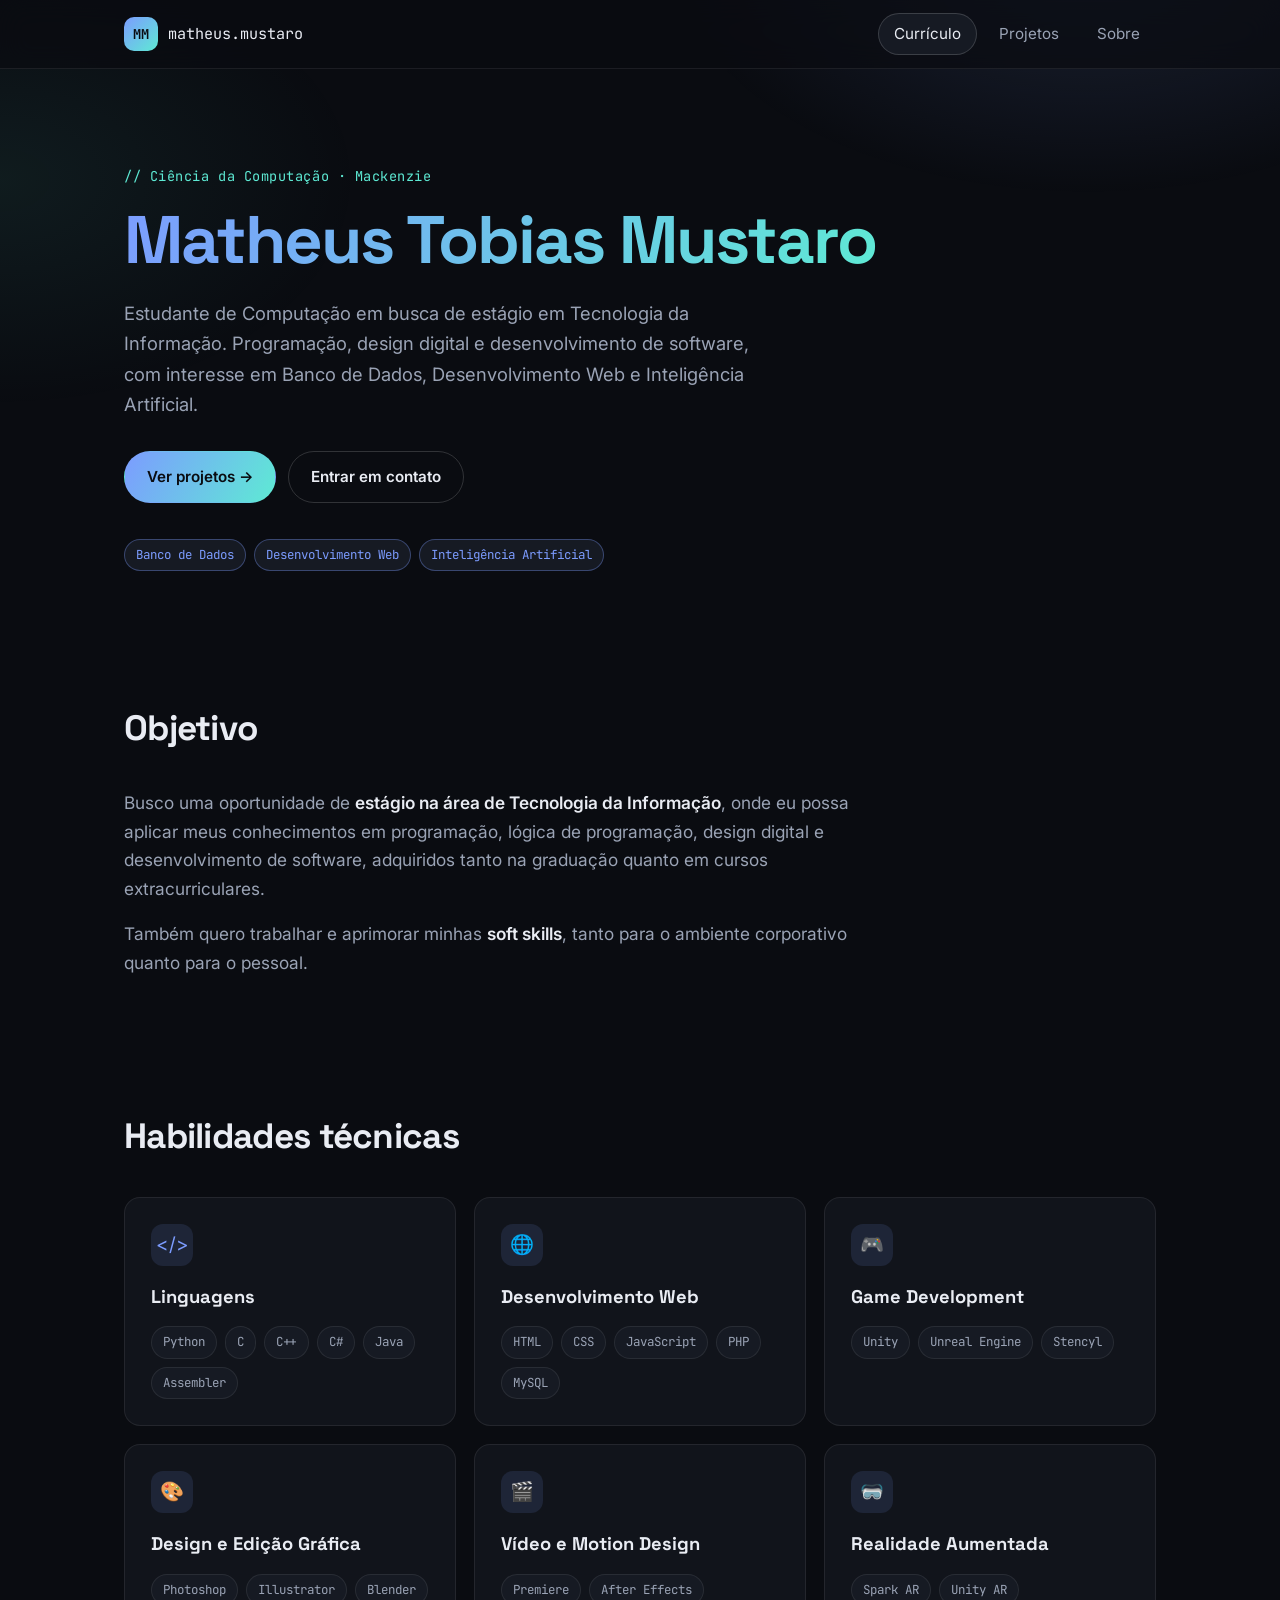
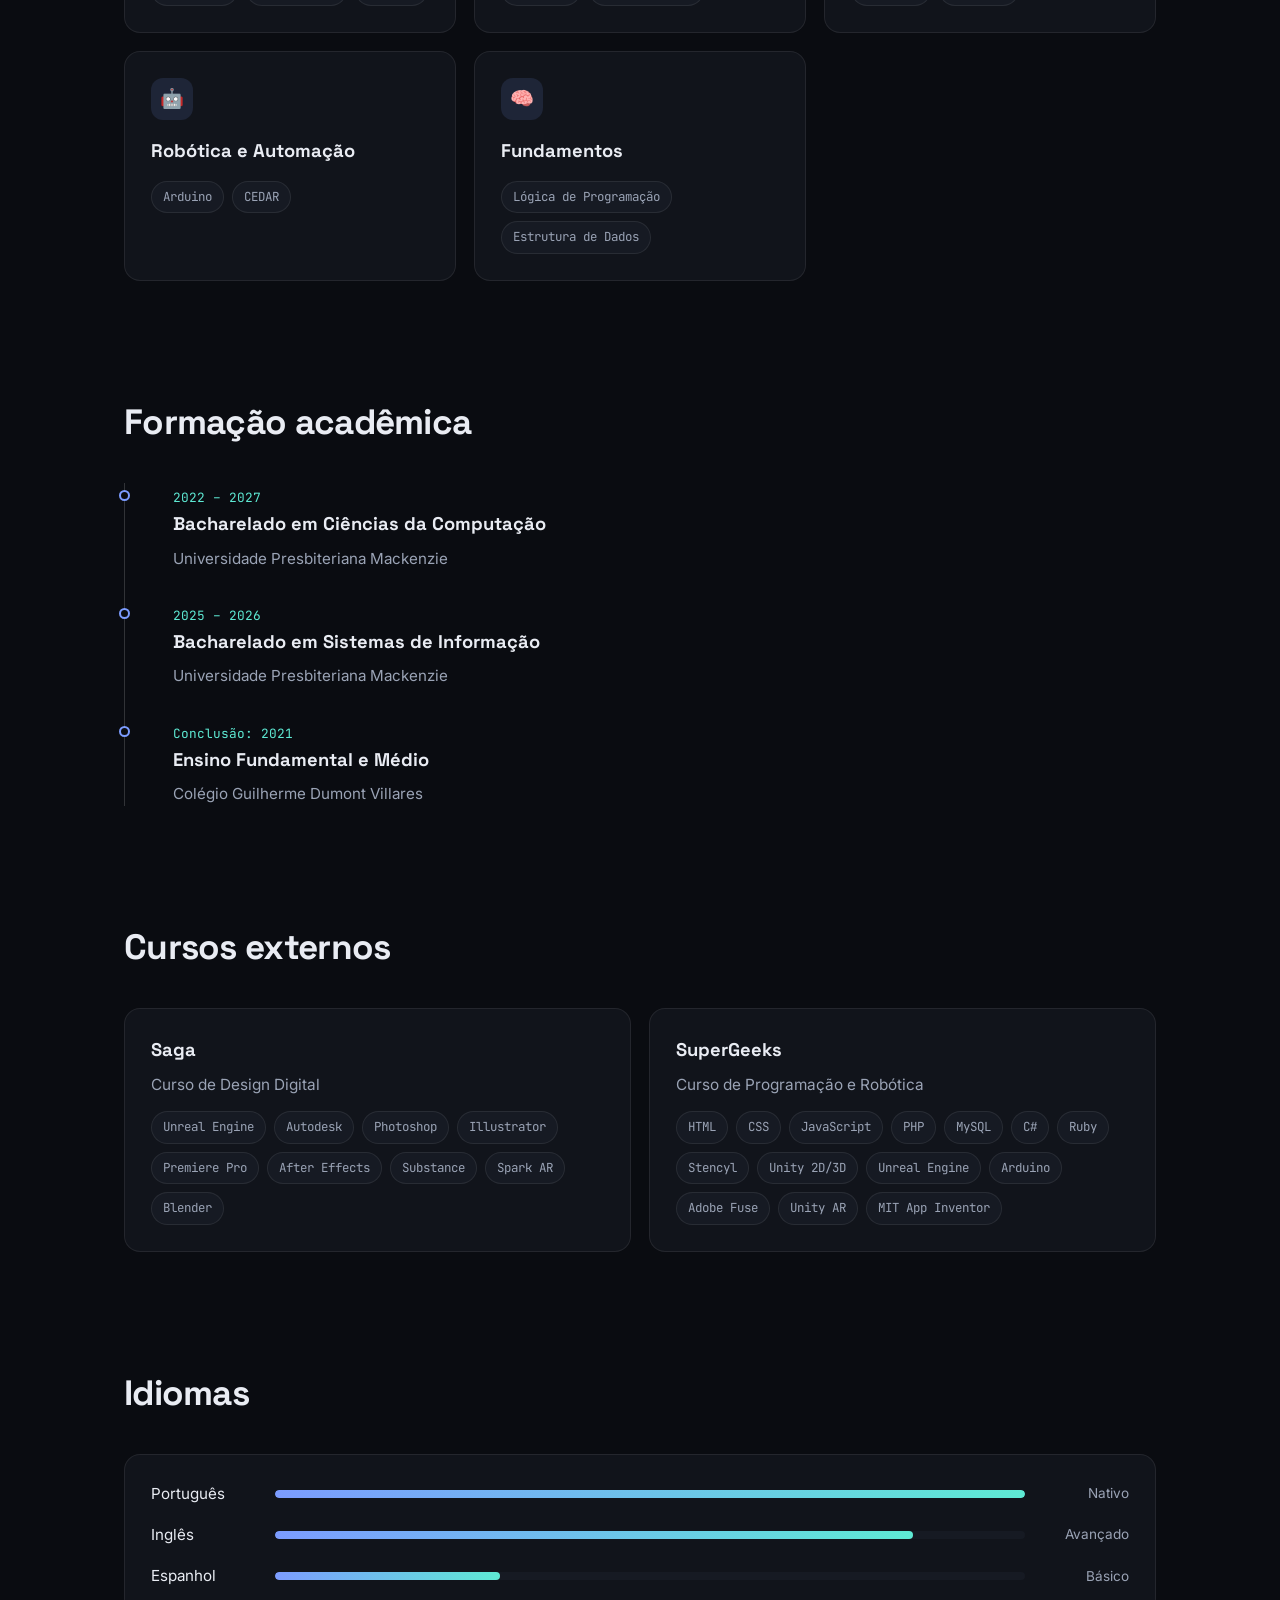
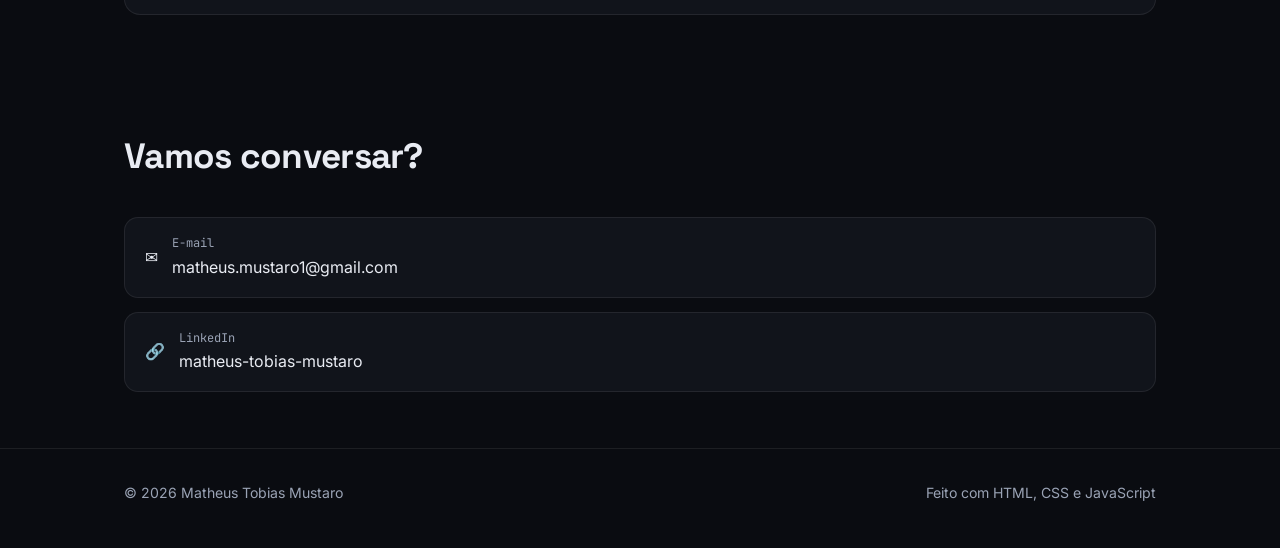
==== index.html @ 9deb8062 "Add files via upload" ====
<!DOCTYPE html>
<html lang="pt-BR">
<head>
    <meta charset="utf-8">
    <meta name="viewport" content="width=device-width, initial-scale=1">
    <title>Matheus Mustaro · Currículo</title>
    <meta name="description" content="Currículo de Matheus Tobias Mustaro, estudante de Ciência da Computação no Mackenzie, em busca de estágio em Tecnologia da Informação.">
    <meta name="theme-color" content="#0a0c11">
    <link rel="preconnect" href="https://fonts.googleapis.com">
    <link rel="preconnect" href="https://fonts.gstatic.com" crossorigin>
    <link href="https://fonts.googleapis.com/css2?family=Inter:wght@400;500;600&family=JetBrains+Mono:wght@400;500&family=Space+Grotesk:wght@500;700&display=swap" rel="stylesheet">
    <link rel="stylesheet" href="styles.css">
</head>
<body>
    <a class="skip-link" href="#conteudo">Pular para o conteúdo</a>

    <header class="site-header">
        <div class="container nav">
            <a href="index.html" class="brand"><span class="brand-mark">MM</span>matheus.mustaro</a>
            <button class="nav-toggle" aria-label="Abrir menu" aria-expanded="false">☰</button>
            <ul class="nav-links">
                <li><a href="index.html" aria-current="page">Currículo</a></li>
                <li><a href="projetos.html">Projetos</a></li>
                <li><a href="sobre.html">Sobre</a></li>
            </ul>
        </div>
    </header>

    <main id="conteudo">
        <!-- HERO -->
        <div class="container hero">
            <p class="eyebrow">// Ciência da Computação · Mackenzie</p>
            <h1> <span class="gradient-text">Matheus Tobias Mustaro</span></h1>
            <p class="lead">Estudante de Computação em busca de estágio em Tecnologia da Informação. Programação, design digital e desenvolvimento de software, com interesse em Banco de Dados, Desenvolvimento Web e Inteligência Artificial.</p>
            <div class="cta-row">
                <a class="btn btn-primary" href="projetos.html">Ver projetos →</a>
                <a class="btn" href="#contato">Entrar em contato</a>
            </div>
            <ul class="chips">
                <li class="chip chip-accent">Banco de Dados</li>
                <li class="chip chip-accent">Desenvolvimento Web</li>
                <li class="chip chip-accent">Inteligência Artificial</li>
            </ul>
        </div>

        <!-- OBJETIVO -->
        <section class="container reveal">
            <div class="section-head">
                <h2>Objetivo</h2>
            </div>
            <div class="about-text">
                <p>Busco uma oportunidade de <strong>estágio na área de Tecnologia da Informação</strong>, onde eu possa aplicar meus conhecimentos em programação, lógica de programação, design digital e desenvolvimento de software, adquiridos tanto na graduação quanto em cursos extracurriculares.</p>
                <p>Também quero trabalhar e aprimorar minhas <strong>soft skills</strong>, tanto para o ambiente corporativo quanto para o pessoal.</p>
            </div>
        </section>

        <!-- HABILIDADES -->
        <section class="container reveal">
            <div class="section-head">
                <h2>Habilidades técnicas</h2>
            </div>
            <div class="grid grid-3">
                <article class="card">
                    <div class="card-icon">&lt;/&gt;</div>
                    <h3>Linguagens</h3>
                    <ul class="chips">
                        <li class="chip">Python</li><li class="chip">C</li><li class="chip">C++</li><li class="chip">C#</li><li class="chip">Java</li><li class="chip">Assembler</li>
                    </ul>
                </article>
                <article class="card">
                    <div class="card-icon">🌐</div>
                    <h3>Desenvolvimento Web</h3>
                    <ul class="chips">
                        <li class="chip">HTML</li><li class="chip">CSS</li><li class="chip">JavaScript</li><li class="chip">PHP</li><li class="chip">MySQL</li>
                    </ul>
                </article>
                <article class="card">
                    <div class="card-icon">🎮</div>
                    <h3>Game Development</h3>
                    <ul class="chips">
                        <li class="chip">Unity</li><li class="chip">Unreal Engine</li><li class="chip">Stencyl</li>
                    </ul>
                </article>
                <article class="card">
                    <div class="card-icon">🎨</div>
                    <h3>Design e Edição Gráfica</h3>
                    <ul class="chips">
                        <li class="chip">Photoshop</li><li class="chip">Illustrator</li><li class="chip">Blender</li>
                    </ul>
                </article>
                <article class="card">
                    <div class="card-icon">🎬</div>
                    <h3>Vídeo e Motion Design</h3>
                    <ul class="chips">
                        <li class="chip">Premiere</li><li class="chip">After Effects</li>
                    </ul>
                </article>
                <article class="card">
                    <div class="card-icon">🥽</div>
                    <h3>Realidade Aumentada</h3>
                    <ul class="chips">
                        <li class="chip">Spark AR</li><li class="chip">Unity AR</li>
                    </ul>
                </article>
                <article class="card">
                    <div class="card-icon">🤖</div>
                    <h3>Robótica e Automação</h3>
                    <ul class="chips">
                        <li class="chip">Arduino</li><li class="chip">CEDAR</li>
                    </ul>
                </article>
                <article class="card">
                    <div class="card-icon">🧠</div>
                    <h3>Fundamentos</h3>
                    <ul class="chips">
                        <li class="chip">Lógica de Programação</li><li class="chip">Estrutura de Dados</li>
                    </ul>
                </article>
            </div>
        </section>

        <!-- FORMAÇÃO -->
        <section class="container reveal">
            <div class="section-head">
                <h2>Formação acadêmica</h2>
            </div>
            <ul class="timeline">
                <li>
                    <span class="when">2022 – 2027</span>
                    <h3>Bacharelado em Ciências da Computação</h3>
                    <div class="where">Universidade Presbiteriana Mackenzie</div>
                </li>
                <li>
                    <span class="when">2025 – 2026</span>
                    <h3>Bacharelado em Sistemas de Informação</h3>
                    <div class="where">Universidade Presbiteriana Mackenzie</div>
                </li>
                <li>
                    <span class="when">Conclusão: 2021</span>
                    <h3>Ensino Fundamental e Médio</h3>
                    <div class="where">Colégio Guilherme Dumont Villares</div>
                </li>
            </ul>
        </section>

        <!-- CURSOS -->
        <section class="container reveal">
            <div class="section-head">
                <h2>Cursos externos</h2>
            </div>
            <div class="grid grid-2">
                <article class="card">
                    <h3>Saga</h3>
                    <p>Curso de Design Digital</p>
                    <ul class="chips">
                        <li class="chip">Unreal Engine</li><li class="chip">Autodesk</li><li class="chip">Photoshop</li><li class="chip">Illustrator</li><li class="chip">Premiere Pro</li><li class="chip">After Effects</li><li class="chip">Substance</li><li class="chip">Spark AR</li><li class="chip">Blender</li>
                    </ul>
                </article>
                <article class="card">
                    <h3>SuperGeeks</h3>
                    <p>Curso de Programação e Robótica</p>
                    <ul class="chips">
                        <li class="chip">HTML</li><li class="chip">CSS</li><li class="chip">JavaScript</li><li class="chip">PHP</li><li class="chip">MySQL</li><li class="chip">C#</li><li class="chip">Ruby</li><li class="chip">Stencyl</li><li class="chip">Unity 2D/3D</li><li class="chip">Unreal Engine</li><li class="chip">Arduino</li><li class="chip">Adobe Fuse</li><li class="chip">Unity AR</li><li class="chip">MIT App Inventor</li>
                    </ul>
                </article>
            </div>
        </section>

        <!-- IDIOMAS -->
        <section class="container reveal">
            <div class="section-head">
                <h2>Idiomas</h2>
            </div>
            <div class="card lang">
                <div class="lang-row"><span>Português</span><div class="bar"><span style="width:100%"></span></div><span class="lang-level">Nativo</span></div>
                <div class="lang-row"><span>Inglês</span><div class="bar"><span style="width:85%"></span></div><span class="lang-level">Avançado</span></div>
                <div class="lang-row"><span>Espanhol</span><div class="bar"><span style="width:30%"></span></div><span class="lang-level">Básico</span></div>
            </div>
        </section>

        <!-- CONTATO -->
        <section class="container reveal" id="contato">
            <div class="section-head">
                <h2>Vamos conversar?</h2>
            </div>
            <div class="contact-list">
                <a class="contact-item" href="mailto:matheus.mustaro1@gmail.com"><span>✉️</span><span><span class="label">E-mail</span>matheus.mustaro1@gmail.com</span></a>
                <a class="contact-item" href="https://www.linkedin.com/in/matheus-tobias-mustaro-9a54292a2" target="_blank" rel="noopener"><span>🔗</span><span><span class="label">LinkedIn</span>matheus-tobias-mustaro</span></a>
            </div>
        </section>
    </main>

    <footer class="site-footer">
        <div class="container footer-inner">
            <span>© <span id="ano">2026</span> Matheus Tobias Mustaro</span>
            <span>Feito com HTML, CSS e JavaScript</span>
        </div>
    </footer>
    <script src="script.js"></script>
</body>
</html>
---- styles.css ----
/* =========================================================
   Portfólio – Matheus Tobias Mustaro
   Tema escuro moderno. Para trocar a cor de destaque,
   altere --accent e --accent-2 logo abaixo.
   ========================================================= */

:root {
    --bg: #0a0c11;
    --surface: #11141b;
    --surface-2: #161a23;
    --border: rgba(255, 255, 255, 0.08);
    --border-strong: rgba(255, 255, 255, 0.16);
    --text: #e9ecf3;
    --muted: #9aa3b5;
    --accent: #7c9cff;
    --accent-2: #5eead4;
    --radius: 16px;
    --max: 1080px;
    --font-sans: "Inter", system-ui, -apple-system, "Segoe UI", Roboto, sans-serif;
    --font-display: "Space Grotesk", var(--font-sans);
    --font-mono: "JetBrains Mono", ui-monospace, SFMono-Regular, Menlo, monospace;
}

*, *::before, *::after { box-sizing: border-box; }

html { scroll-behavior: smooth; }

body {
    margin: 0;
    background: var(--bg);
    color: var(--text);
    font-family: var(--font-sans);
    font-size: 16px;
    line-height: 1.65;
    -webkit-font-smoothing: antialiased;
}

/* brilho decorativo no fundo */
body::before {
    content: "";
    position: fixed;
    inset: 0;
    z-index: -1;
    background:
        radial-gradient(700px 400px at 85% -5%, rgba(124, 156, 255, 0.14), transparent 60%),
        radial-gradient(600px 380px at 0% 20%, rgba(94, 234, 212, 0.07), transparent 60%);
    pointer-events: none;
}

a { color: var(--accent); text-decoration: none; }
a:hover { text-decoration: underline; }

:focus-visible {
    outline: 2px solid var(--accent);
    outline-offset: 3px;
    border-radius: 6px;
}

.container {
    width: 100%;
    max-width: var(--max);
    margin: 0 auto;
    padding-left: 24px;
    padding-right: 24px;
}

.skip-link {
    position: absolute;
    left: -999px;
    top: 8px;
    background: var(--accent);
    color: #0a0c11;
    padding: 8px 14px;
    border-radius: 8px;
    z-index: 100;
}
.skip-link:focus { left: 8px; }

/* ---------------------------- NAVEGAÇÃO ---------------------------- */

.site-header {
    position: sticky;
    top: 0;
    z-index: 50;
    backdrop-filter: blur(14px);
    -webkit-backdrop-filter: blur(14px);
    background: rgba(10, 12, 17, 0.72);
    border-bottom: 1px solid var(--border);
}

.nav {
    display: flex;
    align-items: center;
    justify-content: space-between;
    height: 68px;
}

.brand {
    font-family: var(--font-mono);
    font-size: 0.95rem;
    color: var(--text);
    display: inline-flex;
    align-items: center;
    gap: 10px;
}
.brand:hover { text-decoration: none; }
.brand-mark {
    display: grid;
    place-items: center;
    width: 34px;
    height: 34px;
    border-radius: 10px;
    background: linear-gradient(135deg, var(--accent), var(--accent-2));
    color: #0a0c11;
    font-weight: 700;
    font-size: 0.85rem;
}

.nav-links {
    display: flex;
    gap: 6px;
    list-style: none;
    margin: 0;
    padding: 0;
}
.nav-links a {
    display: block;
    padding: 8px 16px;
    border-radius: 999px;
    color: var(--muted);
    font-size: 0.95rem;
    transition: color 0.2s, background 0.2s;
}
.nav-links a:hover {
    color: var(--text);
    background: var(--surface-2);
    text-decoration: none;
}
.nav-links a[aria-current="page"] {
    color: var(--text);
    background: var(--surface-2);
    box-shadow: inset 0 0 0 1px var(--border-strong);
}

.nav-toggle {
    display: none;
    background: none;
    border: 1px solid var(--border-strong);
    color: var(--text);
    width: 42px;
    height: 42px;
    border-radius: 10px;
    cursor: pointer;
    font-size: 1.2rem;
}

/* ------------------------------ HERO ------------------------------- */

.hero { padding-top: 96px; padding-bottom: 72px; }

.eyebrow {
    font-family: var(--font-mono);
    font-size: 0.85rem;
    color: var(--accent-2);
    letter-spacing: 0.04em;
    margin: 0 0 18px;
}

h1 {
    font-family: var(--font-display);
    font-size: clamp(2.4rem, 6vw, 4.2rem);
    line-height: 1.05;
    letter-spacing: -0.03em;
    margin: 0 0 22px;
}
.gradient-text {
    background: linear-gradient(120deg, var(--accent), var(--accent-2));
    -webkit-background-clip: text;
    background-clip: text;
    color: transparent;
}

.lead {
    max-width: 640px;
    color: var(--muted);
    font-size: 1.15rem;
    margin: 0 0 32px;
}

.cta-row { display: flex; flex-wrap: wrap; gap: 12px; }

.btn {
    display: inline-flex;
    align-items: center;
    gap: 8px;
    padding: 12px 22px;
    border-radius: 999px;
    font-weight: 600;
    font-size: 0.95rem;
    border: 1px solid var(--border-strong);
    color: var(--text);
    background: transparent;
    cursor: pointer;
    transition: transform 0.2s, background 0.2s, border-color 0.2s;
}
.btn:hover { text-decoration: none; transform: translateY(-2px); border-color: var(--accent); }
.btn-primary {
    background: linear-gradient(120deg, var(--accent), var(--accent-2));
    color: #0a0c11;
    border-color: transparent;
}
.btn-primary:hover { border-color: transparent; filter: brightness(1.08); }

.chips { display: flex; flex-wrap: wrap; gap: 8px; list-style: none; padding: 0; margin: 0; }
.chip {
    font-family: var(--font-mono);
    font-size: 0.78rem;
    padding: 5px 11px;
    border-radius: 999px;
    background: var(--surface-2);
    border: 1px solid var(--border);
    color: var(--muted);
}
.hero .chips { margin-top: 36px; }
.chip-accent { color: var(--accent); border-color: rgba(124, 156, 255, 0.35); }

/* ---------------------------- SEÇÕES ------------------------------- */

section { padding-top: 56px; padding-bottom: 56px; }

.section-head { margin-bottom: 32px; }
.section-head .eyebrow { margin-bottom: 8px; }
h2 {
    font-family: var(--font-display);
    font-size: clamp(1.6rem, 3.5vw, 2.2rem);
    letter-spacing: -0.02em;
    margin: 0;
}
h3 { font-family: var(--font-display); font-size: 1.15rem; margin: 0 0 6px; }

.card {
    background: var(--surface);
    border: 1px solid var(--border);
    border-radius: var(--radius);
    padding: 26px;
    transition: border-color 0.25s, transform 0.25s;
}
.card:hover { border-color: var(--border-strong); transform: translateY(-3px); }

.grid { display: grid; gap: 18px; }
.grid-2 { grid-template-columns: repeat(2, 1fr); }
.grid-3 { grid-template-columns: repeat(3, 1fr); }

.about-text { max-width: 760px; color: var(--muted); font-size: 1.08rem; }
.about-text p { margin: 0 0 1em; }
.about-text strong { color: var(--text); font-weight: 600; }

.card-icon {
    width: 42px;
    height: 42px;
    display: grid;
    place-items: center;
    border-radius: 12px;
    background: rgba(124, 156, 255, 0.12);
    color: var(--accent);
    font-size: 1.2rem;
    margin-bottom: 16px;
}
.card p { color: var(--muted); margin: 0 0 14px; font-size: 0.96rem; }
.card .chips { margin-top: 14px; }

/* ----------------------------- TIMELINE ---------------------------- */

.timeline { list-style: none; margin: 0; padding: 0 0 0 26px; border-left: 1px solid var(--border-strong); }
.timeline li { position: relative; padding: 0 0 30px 22px; }
.timeline li:last-child { padding-bottom: 0; }
.timeline li::before {
    content: "";
    position: absolute;
    left: -32px;
    top: 7px;
    width: 11px;
    height: 11px;
    border-radius: 50%;
    background: var(--bg);
    border: 2px solid var(--accent);
}
.timeline .when { font-family: var(--font-mono); font-size: 0.8rem; color: var(--accent-2); }
.timeline .where { color: var(--muted); font-size: 0.95rem; }

/* ----------------------------- IDIOMAS ----------------------------- */

.lang { display: grid; gap: 16px; }
.lang-row { display: grid; grid-template-columns: 110px 1fr 90px; gap: 14px; align-items: center; font-size: 0.95rem; }
.lang-level { color: var(--muted); text-align: right; font-size: 0.85rem; }
.bar { height: 8px; background: var(--surface-2); border-radius: 99px; overflow: hidden; }
.bar > span {
    display: block;
    height: 100%;
    border-radius: 99px;
    background: linear-gradient(90deg, var(--accent), var(--accent-2));
}

/* ----------------------------- PROJETOS ---------------------------- */

.project { display: flex; flex-direction: column; }
.project-top { display: flex; justify-content: space-between; align-items: flex-start; gap: 10px; margin-bottom: 8px; }
.project .chips { margin-top: auto; padding-top: 6px; }
.project-links { display: flex; gap: 16px; margin-top: 18px; font-size: 0.92rem; font-weight: 500; }
.badge {
    font-family: var(--font-mono);
    font-size: 0.7rem;
    padding: 3px 9px;
    border-radius: 99px;
    border: 1px dashed var(--border-strong);
    color: var(--muted);
    white-space: nowrap;
}
.filters { display: flex; flex-wrap: wrap; gap: 8px; margin-bottom: 26px; }
.filter {
    font-family: var(--font-mono);
    font-size: 0.8rem;
    padding: 7px 14px;
    border-radius: 999px;
    border: 1px solid var(--border-strong);
    background: transparent;
    color: var(--muted);
    cursor: pointer;
    transition: all 0.2s;
}
.filter:hover { color: var(--text); }
.filter.active { background: var(--accent); border-color: var(--accent); color: #0a0c11; }
.empty { color: var(--muted); padding: 40px 0; text-align: center; }

/* ----------------------------- CONTATO ----------------------------- */

.contact-list { display: grid; gap: 14px; margin-top: 8px; }
.contact-item {
    display: flex;
    align-items: center;
    gap: 14px;
    padding: 16px 20px;
    border-radius: 14px;
    border: 1px solid var(--border);
    background: var(--surface);
    color: var(--text);
    transition: border-color 0.2s, transform 0.2s;
    word-break: break-word;
}
.contact-item:hover { border-color: var(--accent); transform: translateX(4px); text-decoration: none; }
.contact-item .label { font-family: var(--font-mono); font-size: 0.75rem; color: var(--muted); display: block; }

.site-footer {
    border-top: 1px solid var(--border);
    padding: 32px 0 44px;
    color: var(--muted);
    font-size: 0.88rem;
}
.footer-inner { display: flex; justify-content: space-between; flex-wrap: wrap; gap: 12px; }

/* ----------------------- ANIMAÇÃO DE ENTRADA ----------------------- */

.reveal { opacity: 0; transform: translateY(18px); transition: opacity 0.6s ease, transform 0.6s ease; }
.reveal.visible { opacity: 1; transform: none; }

@media (prefers-reduced-motion: reduce) {
    html { scroll-behavior: auto; }
    .reveal { opacity: 1; transform: none; transition: none; }
    .card, .btn, .contact-item { transition: none; }
}

/* --------------------------- RESPONSIVO ---------------------------- */

@media (max-width: 860px) {
    .grid-3 { grid-template-columns: repeat(2, 1fr); }
}

@media (max-width: 680px) {
    .container { padding-left: 16px; padding-right: 16px; }
    .hero { padding-top: 64px; padding-bottom: 40px; }
    section { padding-top: 40px; padding-bottom: 40px; }
    .grid-2, .grid-3 { grid-template-columns: 1fr; }
    .lang-row { grid-template-columns: 90px 1fr 70px; }

    .nav-toggle { display: grid; place-items: center; }
    .nav-links {
        display: none;
        position: absolute;
        top: 68px;
        left: 0;
        right: 0;
        flex-direction: column;
        padding: 12px 16px 18px;
        background: var(--bg);
        border-bottom: 1px solid var(--border);
    }
    .nav-links.open { display: flex; }
    .nav-links a { padding: 12px 16px; }
}
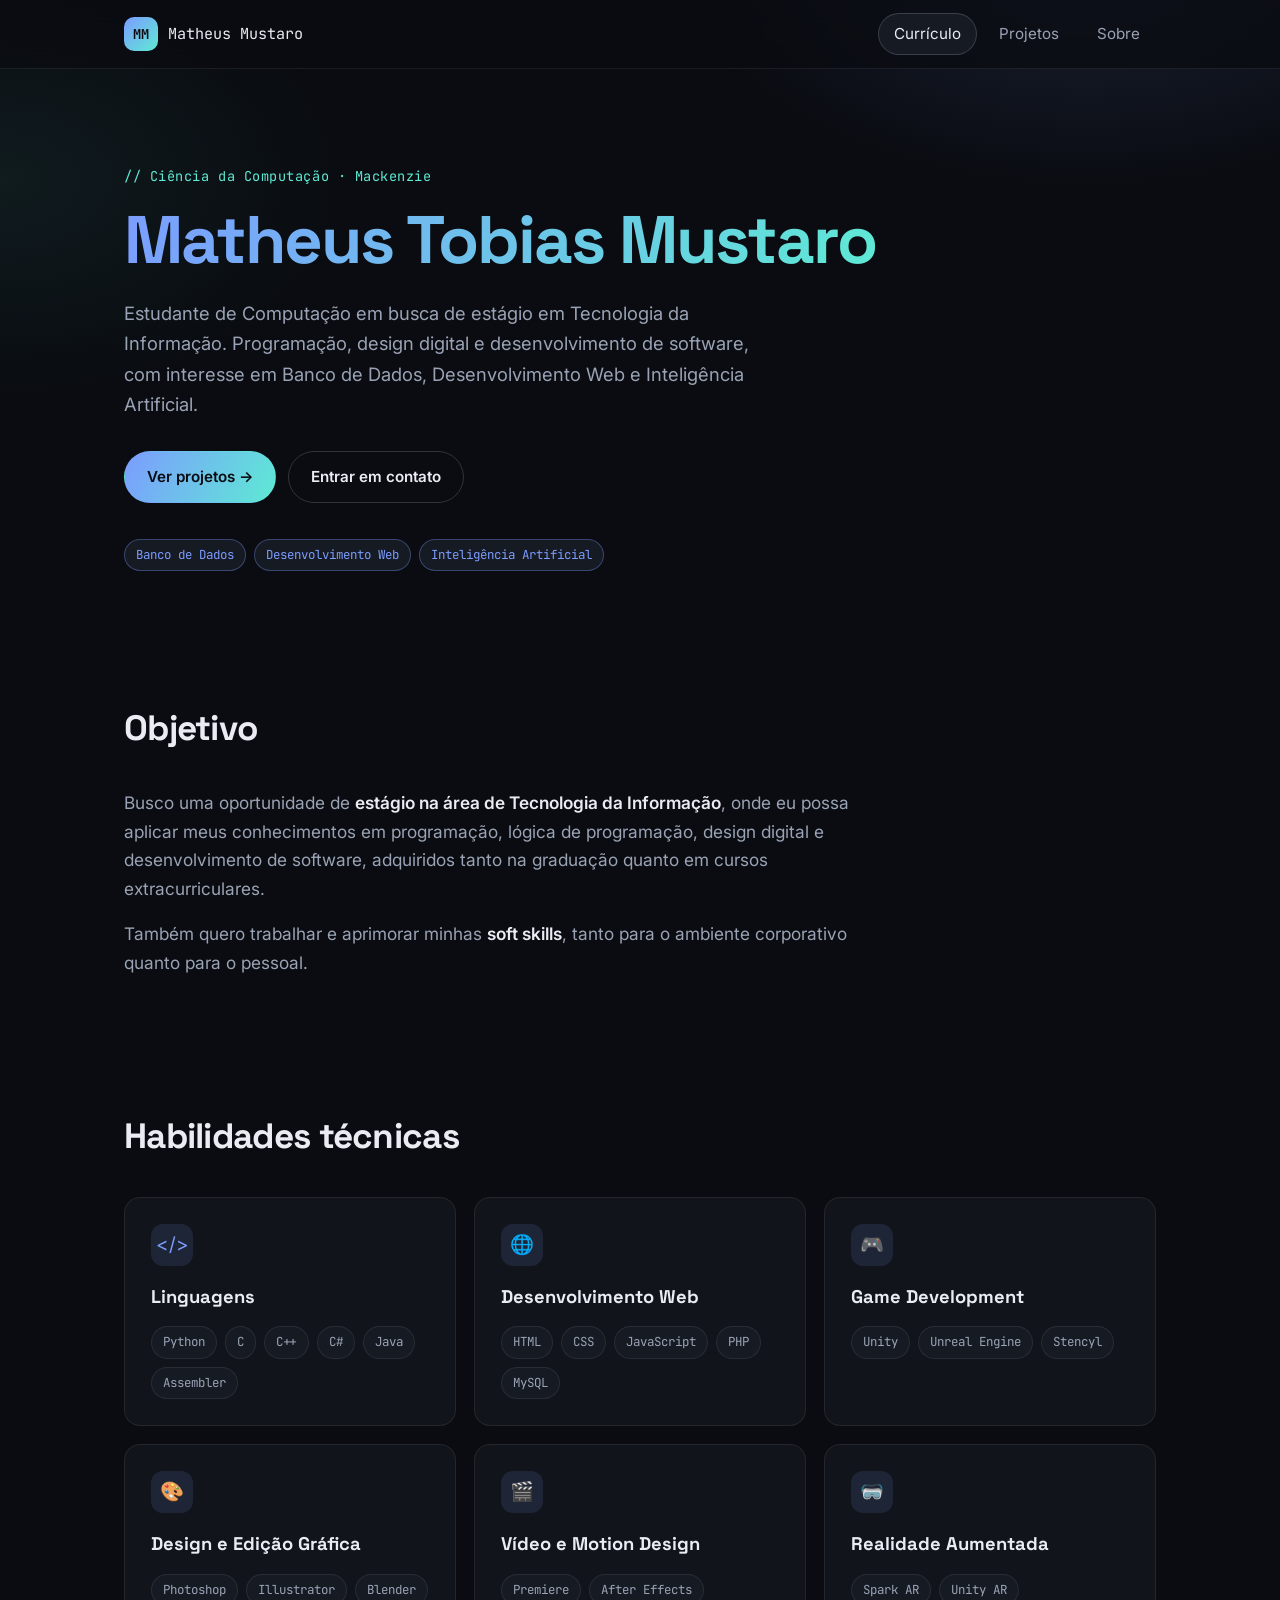
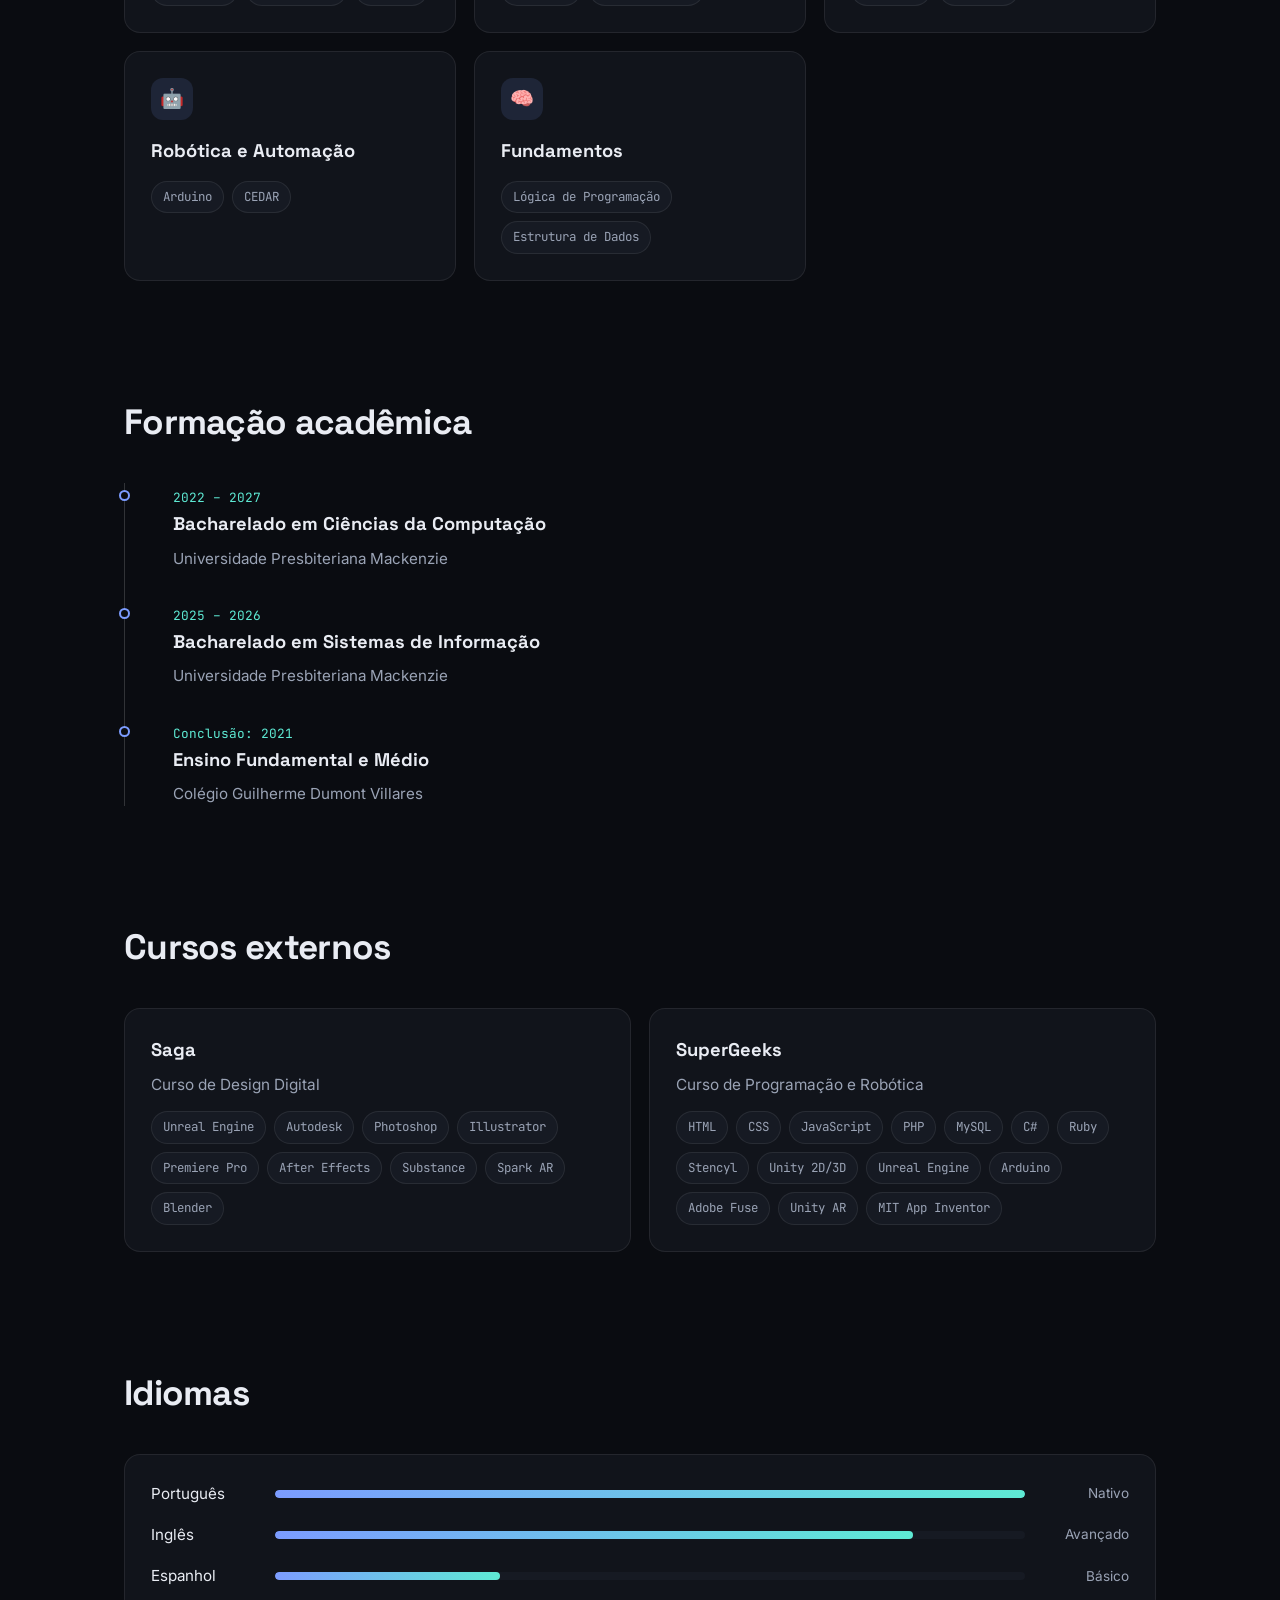
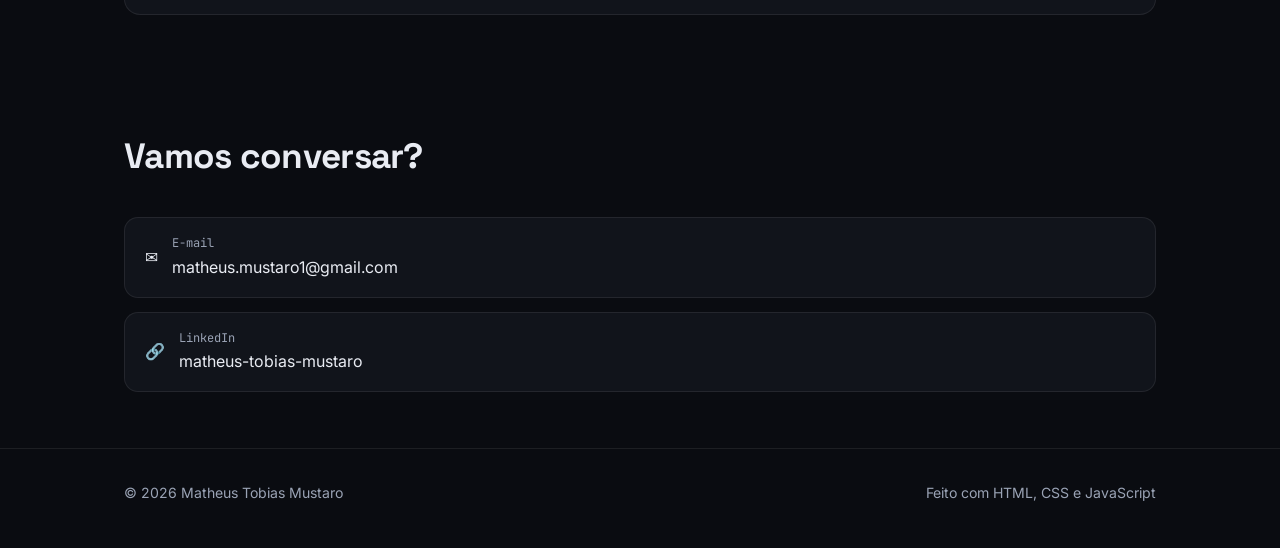
==== commit 29659bb4: "Add files via upload" ====
--- a/index.html
+++ b/index.html
@@ -16,7 +16,7 @@
 
     <header class="site-header">
         <div class="container nav">
-            <a href="index.html" class="brand"><span class="brand-mark">MM</span>matheus.mustaro</a>
+            <a href="index.html" class="brand"><span class="brand-mark">MM</span>Matheus Mustaro</a>
             <button class="nav-toggle" aria-label="Abrir menu" aria-expanded="false">☰</button>
             <ul class="nav-links">
                 <li><a href="index.html" aria-current="page">Currículo</a></li>
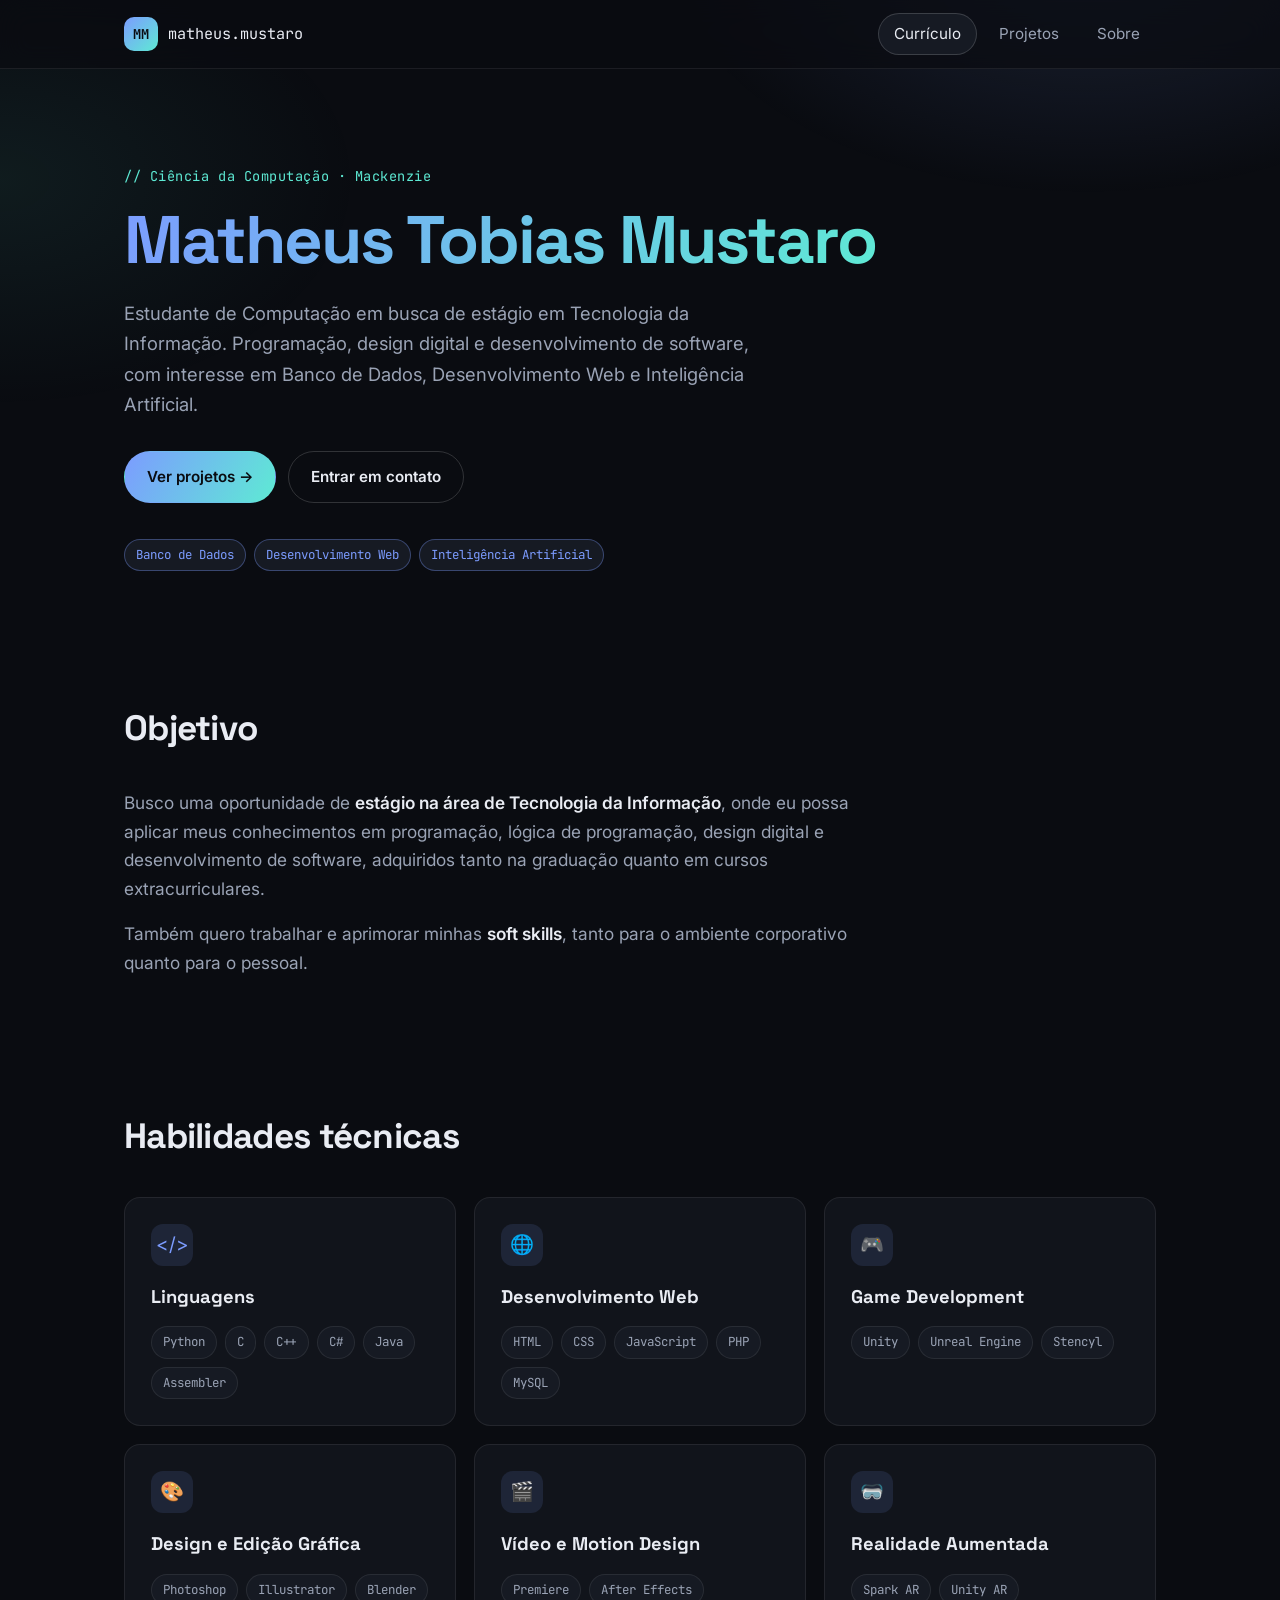
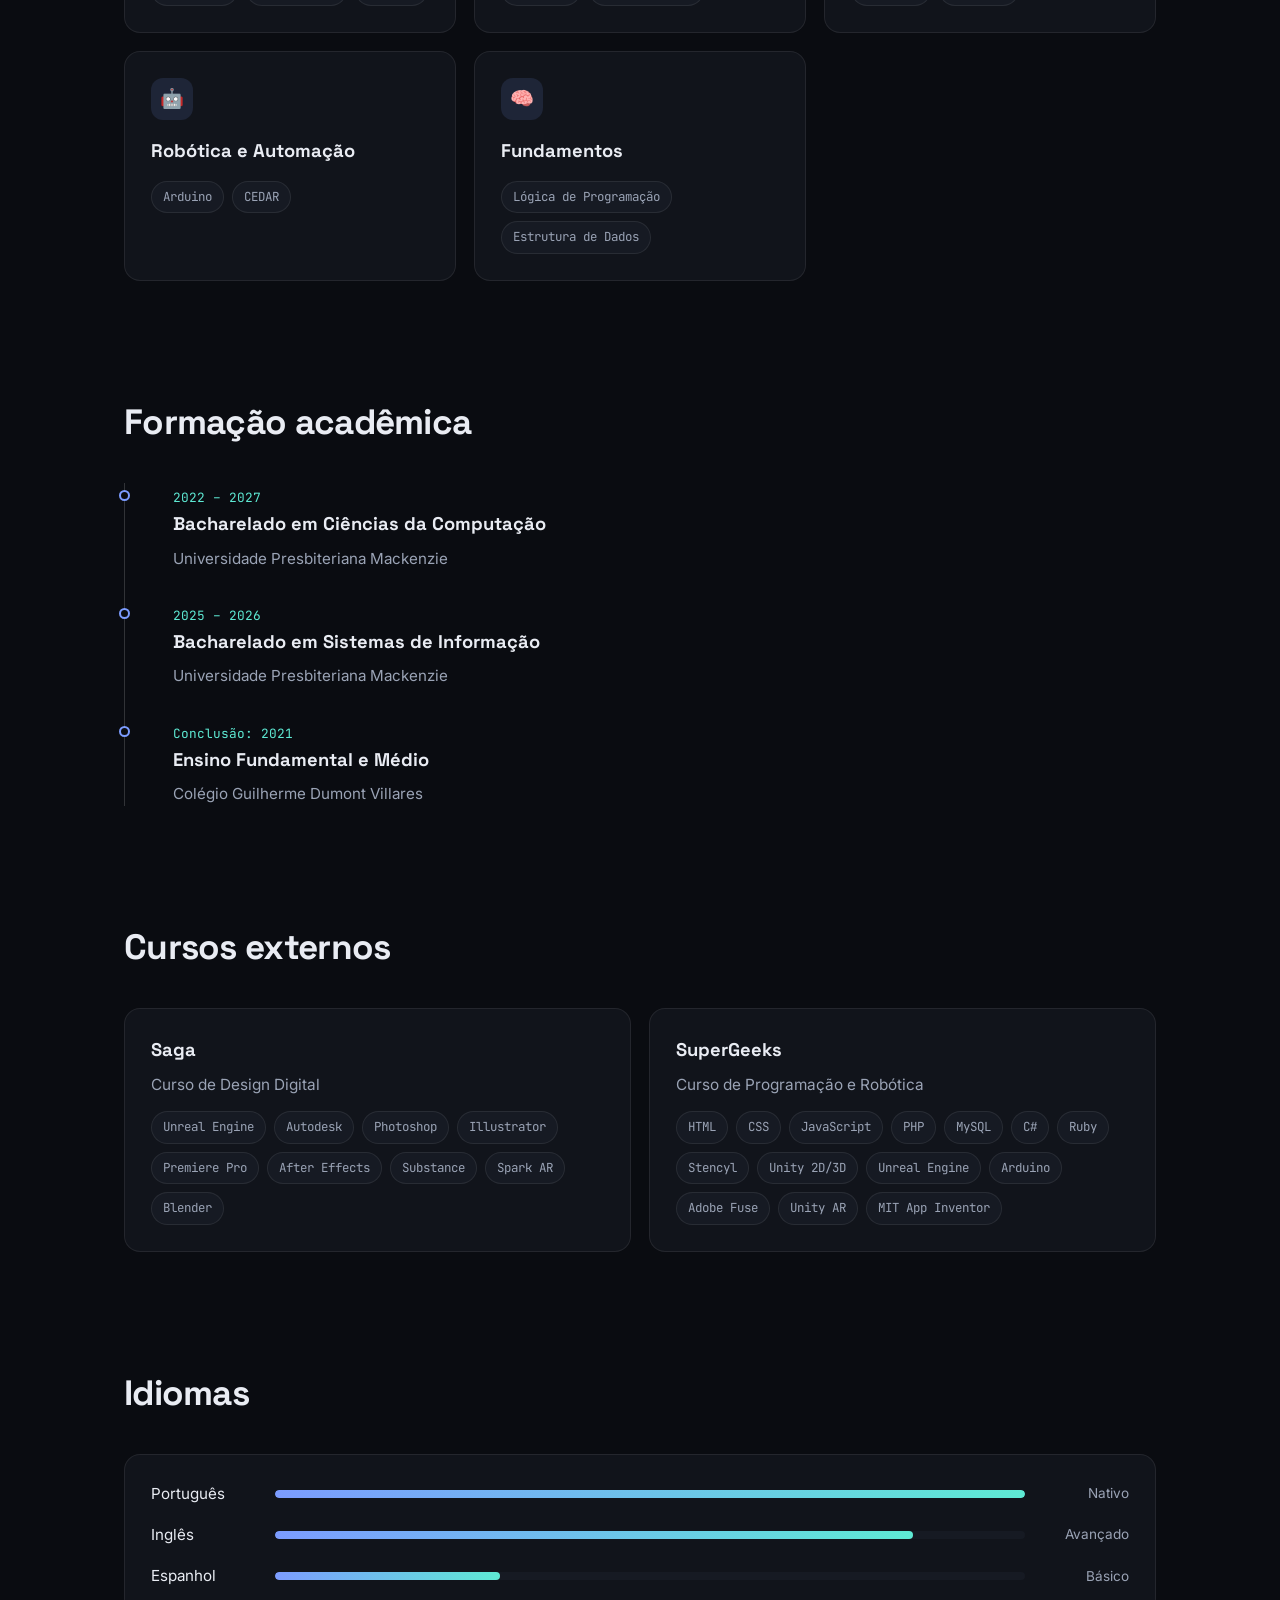
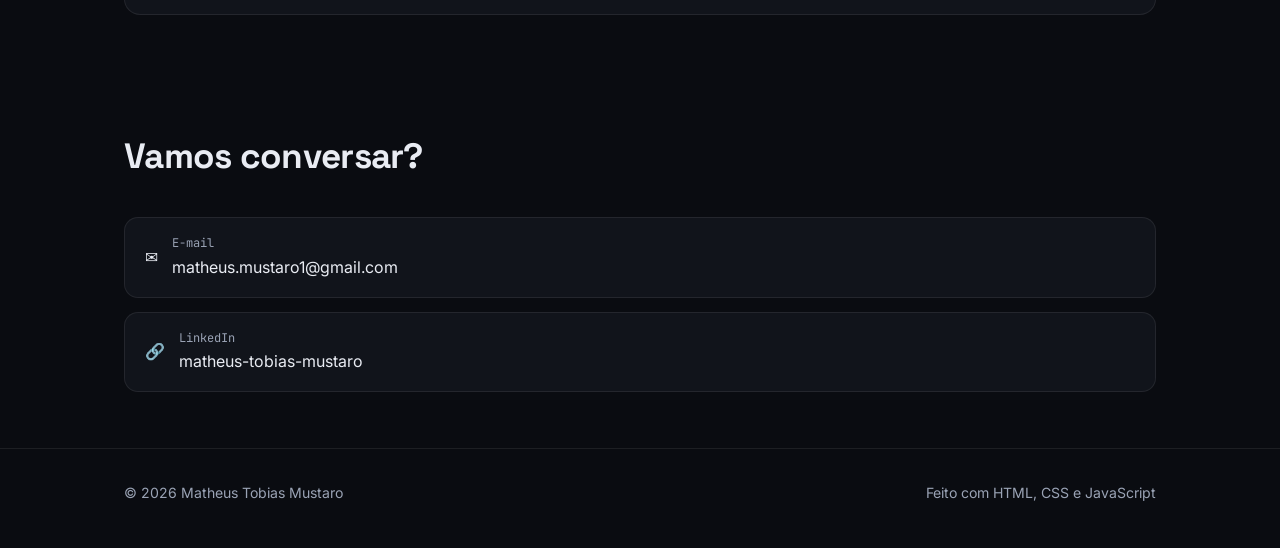
==== commit 1fd618a3: "Add files via upload" ====
--- a/index.html
+++ b/index.html
@@ -16,7 +16,7 @@
 
     <header class="site-header">
         <div class="container nav">
-            <a href="index.html" class="brand"><span class="brand-mark">MM</span>Matheus Mustaro</a>
+            <a href="index.html" class="brand"><span class="brand-mark">MM</span>matheus.mustaro</a>
             <button class="nav-toggle" aria-label="Abrir menu" aria-expanded="false">☰</button>
             <ul class="nav-links">
                 <li><a href="index.html" aria-current="page">Currículo</a></li>
